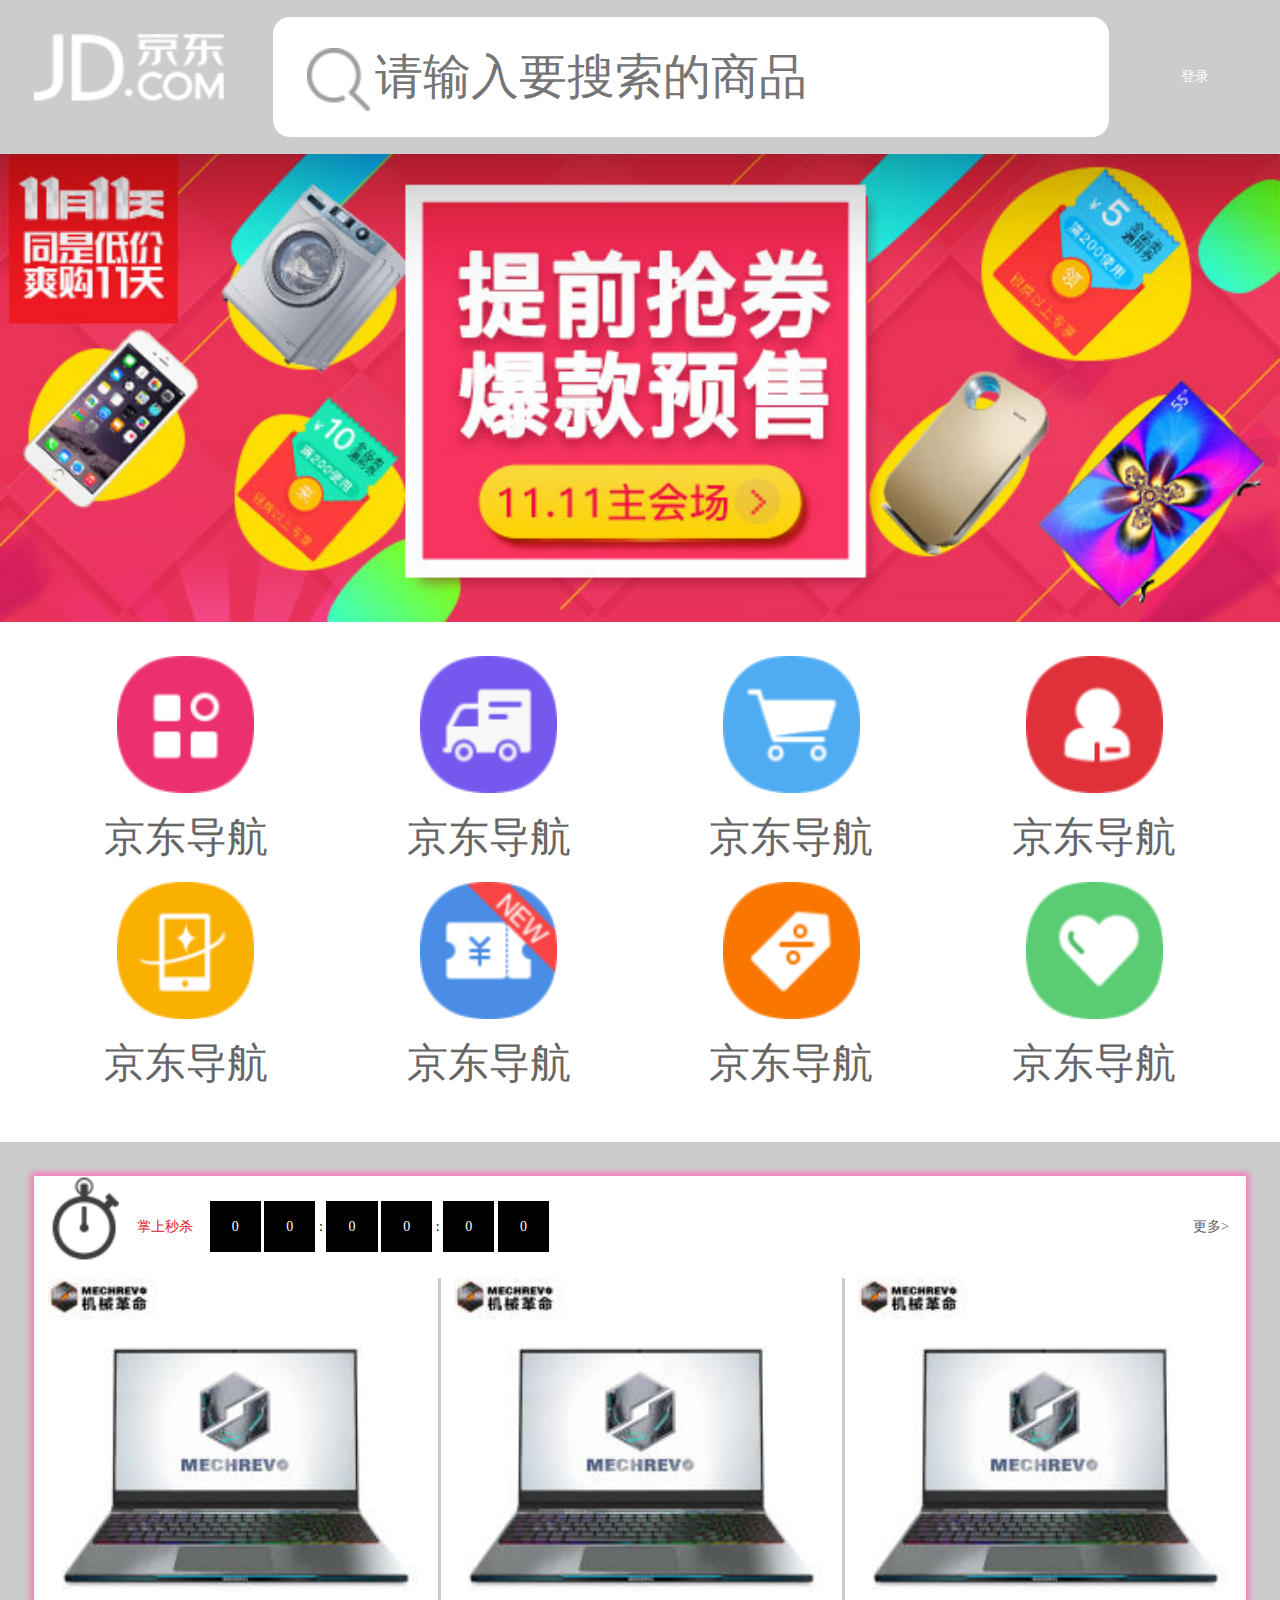
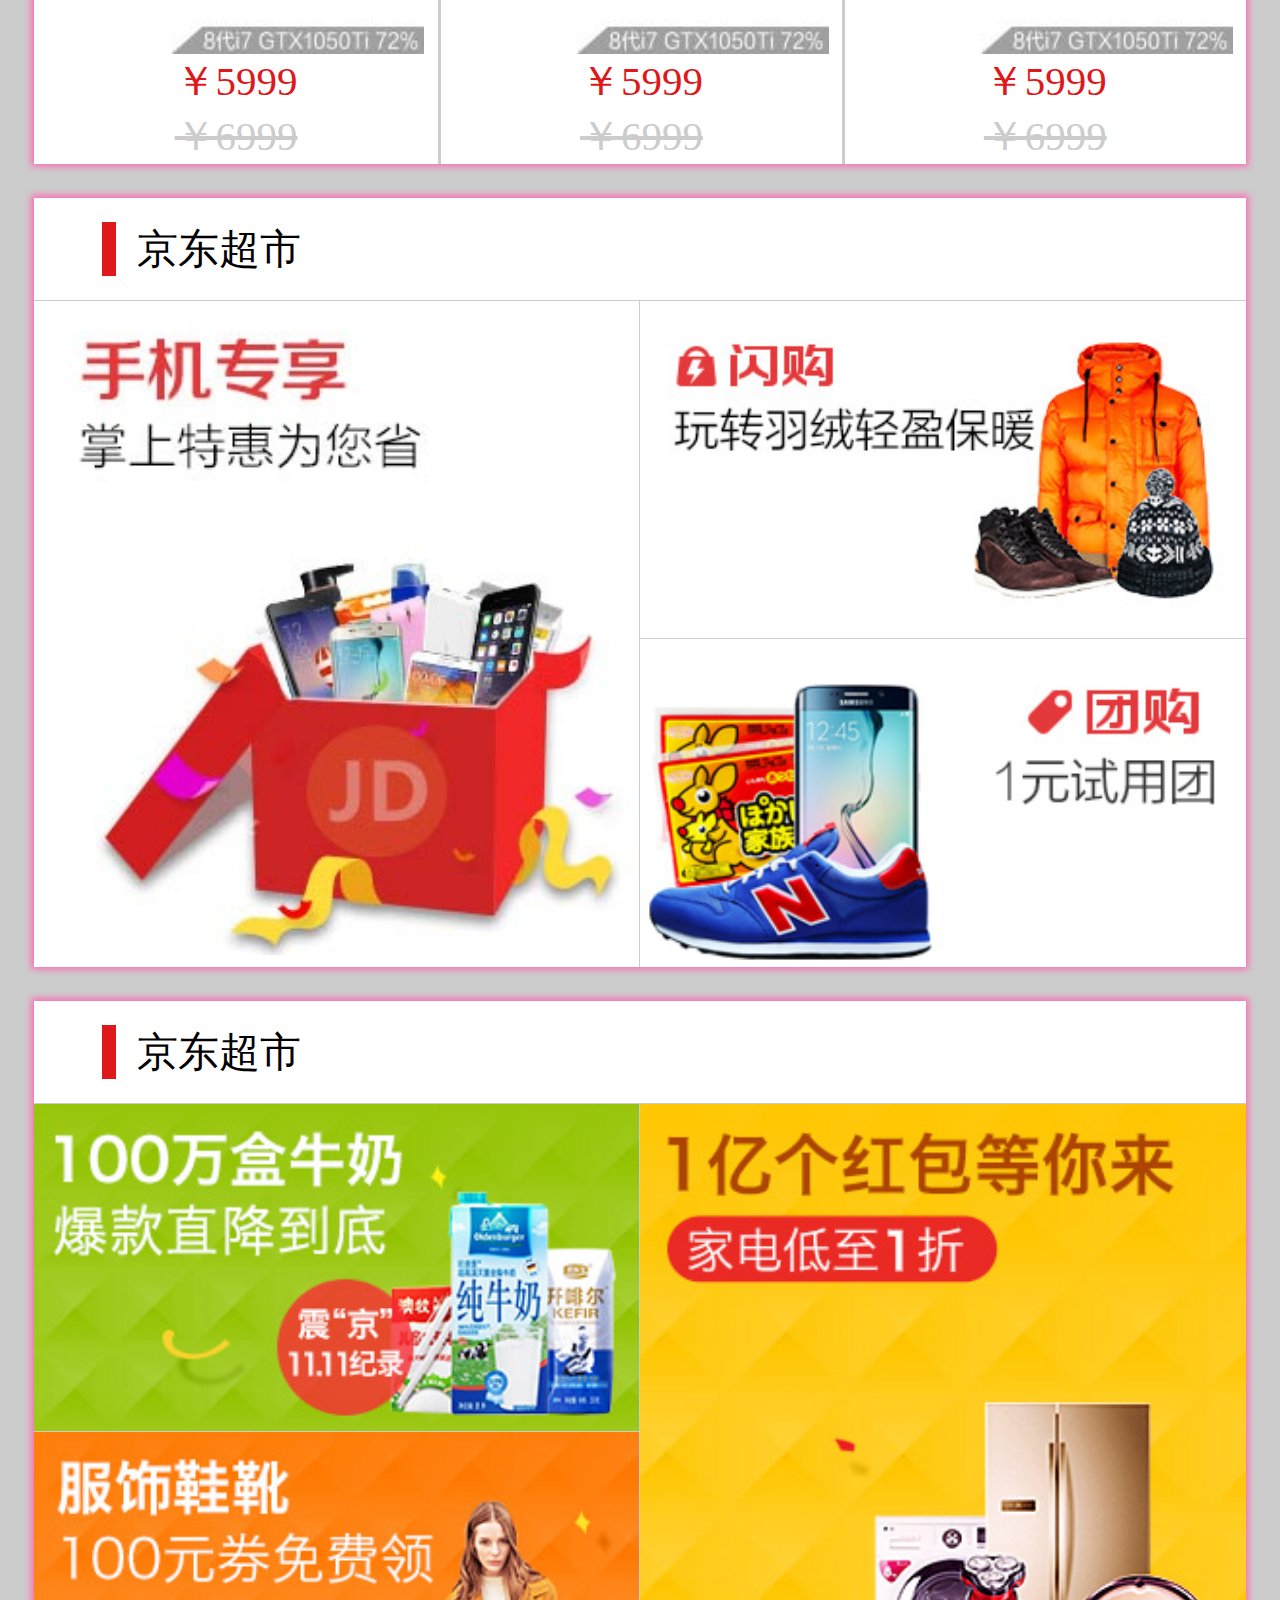
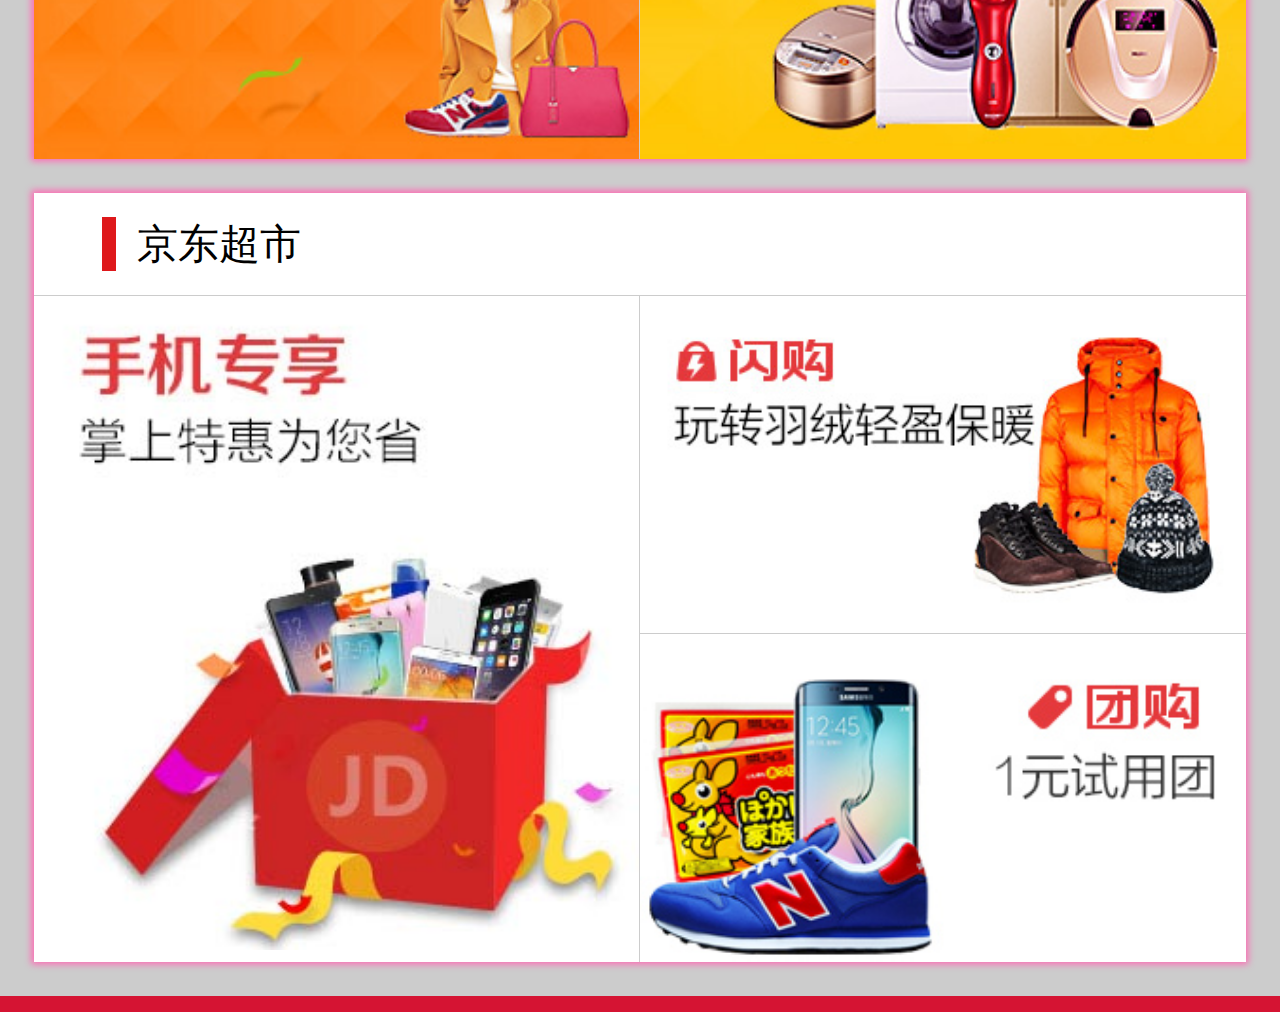
==== index.html @ 314e4944 "jd第一次提交1.0版本" ====
<!DOCTYPE html>
<html lang="en">

<head>
    <meta charset="UTF-8">
    <meta name="viewport" content="width=device-width, user-scalable=no, initial-scale=1.0, maximum-scale=1.0, minimum-scale=1.0">
    <!-- 设置IE的兼容模式 为了让IE浏览器 使用最新的渲染引擎去渲染页面 edge表示最新IE -->
    <meta http-equiv="X-UA-Compatible" content="ie=edge">
    <title>jd移动端主页</title>
    <!-- 引入一个站点图标 rel设置icon表示引入的图标rel="icon" -->
    <link rel="icon" href="https://m.jd.com/favicon.ico">

    <link rel="stylesheet/less" href="./less/index.css">
    <script src="lib/less/less.js"></script>

</head>

<body>
    <!-- 头部 -->
    <header id="header">

        <a href="#" class="icon-logo"></a>
        <form action="#">
            <i class="icon-search"></i>
            <input type="search" placeholder="请输入要搜索的商品">
        </form>
        <a href="#" class="login">登录</a>

    </header>
    <!-- 轮播图 -->
    <section id="slide">
        <img src="./images/l1.jpg" alt="">
    </section>
    <!-- 导航栏 -->
    <nav id="nav">
        <ul>
            <li>
                <a href="#">
                    <img src="images/nav0.png" alt="">
                    <p>京东导航</p>
                </a>
            </li>
            <li>
                <a href="#">
                    <img src="images/nav1.png" alt="">
                    <p>京东导航</p>
                </a>
            </li>
            <li>
                <a href="#">
                    <img src="images/nav2.png" alt="">
                    <p>京东导航</p>
                </a>
            </li>
            <li>
                <a href="#">
                    <img src="images/nav3.png" alt="">
                    <p>京东导航</p>
                </a>
            </li>
            <li>
                <a href="#">
                    <img src="images/nav4.png" alt="">
                    <p>京东导航</p>
                </a>
            </li>
            <li>
                <a href="#">
                    <img src="images/nav5.png" alt="">
                    <p>京东导航</p>
                </a>
            </li>
            <li>
                <a href="#">
                    <img src="images/nav6.png" alt="">
                    <p>京东导航</p>
                </a>
            </li>
            <li>
                <a href="#">
                    <img src="images/nav7.png" alt="">
                    <p>京东导航</p>
                </a>
            </li>

        </ul>
    </nav>
    <!-- 主体部分 -->
    <main id="main">
        <div class="seckill">
            <div class="title">
                <div class="left">
                    <img class="seckill-icon" src="./images/seckill-icon.png" alt="">
                    <span class="seckill-name">掌上秒杀</span>
                    <div class="seckill-downtime">
                        <span>0</span>
                        <span>0</span>
                        <span>:</span>
                        <span>0</span>
                        <span>0</span>
                        <span>:</span>
                        <span>0</span>
                        <span>0</span>
                    </div>
                </div>
                <div class="right">
                    <a href="#" class="more">更多></a>
                </div>
            </div>
            <div class="content">
                <ul>
                    <li>
                        <a href="#">
                            <img src="images/seckill-img.jpg" alt="">
                            <span>￥5999</span>
                            <del>￥6999</del>
                        </a>
                    </li>
                    <li><a href="#">
                            <img src="images/seckill-img.jpg" alt="">
                            <span>￥5999</span>
                            <del>￥6999</del>
                        </a>
                    </li>
                    <li><a href="#">
                            <img src="images/seckill-img.jpg" alt="">
                            <span>￥5999</span>
                            <del>￥6999</del>
                        </a>
                    </li>
                </ul>
            </div>



        </div>
        <div class="jd-market">
            <div class="title bb">
                <h4>京东超市</h4>
            </div>
            <div class="content">
                <div class="left br">
                    <a href="#">
                        <img src="images/cp1.jpg" alt="">
                    </a>
                </div>
                <div class="right ">
                    <a href="#" class="bb"><img src="images/cp2.jpg" alt=""></a>
                    <a href="#" class=""><img src="images/cp3.jpg" alt=""></a>
                </div>
            </div>
        </div>
        <!-- jd超市 -->
        <div class="jd-market">
            <div class="title bb">
                <h4>京东超市</h4>
            </div>
            <div class="content">
                <div class="left br">
                    <a href="#" class="bb"><img src="images/cp5.jpg" alt=""></a>
                    <a href="#" class=""><img src="images/cp6.jpg" alt=""></a>
                </div>
                <div class="right">
                    <a href="#">
                        <img src="images/cp4.jpg" alt="">
                    </a>
                </div>
            </div>
        </div>
        <!-- jd超市 -->
        <div class="jd-market">
            <div class="title bb">
                <h4>京东超市</h4>
            </div>
            <div class="content">
                <div class="left br">
                    <a href="#">
                        <img src="images/cp1.jpg" alt="">
                    </a>
                </div>
                <div class="right ">
                    <a href="#" class="bb"><img src="images/cp2.jpg" alt=""></a>
                    <a href="#" class=""><img src="images/cp3.jpg" alt=""></a>
                </div>
            </div>
        </div>

    </main>
    <!-- 底部 -->
    <footer id="footer">
            <ul>
                    <li><a href="#"><img src="https://img11.360buyimg.com/jdphoto/s130x100_jfs/t1/15888/21/4695/6682/5c343890Ebdad5bec/c210d1fd6b8fd543.png"
                                alt=""></a></li>
                    <li><a href="#"><img src="https://img11.360buyimg.com/jdphoto/s130x100_jfs/t1/19038/14/4713/6240/5c343890E05ff0185/ae57727a11651513.png"
                                alt=""></a></li>
                    <li><a href="#"><img src="https://img11.360buyimg.com/jdphoto/s130x100_jfs/t1/11507/16/5448/4344/5c344619Edd463bcd/f7b2cfd12d1ec9e9.png"
                                alt=""></a></li>
                    <li><a href="#"><img src="https://img11.360buyimg.com/jdphoto/s130x100_jfs/t1/22665/21/4667/6439/5c344234Eb4b329d2/184f096006be7992.png"
                                alt=""></a></li>
                    <li><a href="#"><img src="https://img11.360buyimg.com/jdphoto/s130x100_jfs/t1/10634/40/8254/6579/5c344238Ea8c7cb4e/4417b2ce8351d889.png"
                                alt=""></a></li>
                </ul>
    </footer>

</body>

</html>
---- less/index.css ----
/* 在index.less文件夹里面引入公共的base.less文件 */
/* 给所有标签都去除默认样式 */
html {
  /* 设置根元素大小为 26.6667vw 根元素在 375屏幕 1rem == 100px  只要把页面所有px单位缩小100倍 就是rem值 */
  font-size: 26.6667vw;
}
* {
  margin: 0;
  padding: 0;
  /* 移动端不允许网页出现横向滚动条 */
  /* 而且页面都是全屏盛满 宽度通常100% */
  /* 让盒模型的计算方式 固定为 设置 width 和 height 
    如果 padding border 会把content内容挤小 */
  /* 因为所有都要设置这个属性 放到*号里面 */
  box-sizing: border-box;
  /* 移动端一些能按住的元素会有一个高亮背景色 */
  -webkit-tap-highlight-color: transparent;
}
/* 给body设置默认字体样式 */
body {
  font-family: '微软雅黑';
  /* 移动端默认字体一般是14px */
  font-size: 14px;
}
li {
  list-style: none;
}
a {
  color: #666;
  text-decoration: none;
}
img {
  /* 解决图片的3px间隙问题 */
  vertical-align: middle;
}
input {
  border: 0;
  /* 去掉内边框 */
  outline: 0;
}
/* 定义一些重复边框类名 */
.bt {
  border-top: 1px solid #ccc;
}
.bb {
  border-bottom: 1px solid #ccc;
}
.bl {
  border-left: 1px solid #ccc;
}
.br {
  border-right: 1px solid #ccc;
}
#header {
  position: absolute;
  width: 100%;
  display: flex;
  background-color: #ccc;
}
#header > .icon-logo {
  width: 0.8rem;
  height: 0.45rem;
  padding: 0.1rem;
  background: url('../images/sprites.png');
  background-position: 0 -1.1rem;
  background-size: 2rem 2rem;
  background-origin: content-box;
  background-clip: content-box;
}
#header > form {
  flex: 1;
  position: relative;
  padding-top: 0.05rem;
}
#header > form .icon-search {
  background: url('../images/sprites.png');
  background-position: -0.6rem -1.1rem;
  background-size: 2rem 2rem;
  position: absolute;
  left: 0.1rem;
  top: 0.14rem;
  width: 0.2rem;
  height: 0.2rem;
}
#header > form input {
  border-radius: 17px;
  width: 100%;
  height: 0.35rem;
  padding-left: 0.3rem;
  font-size: .14rem;
}
#header .login {
  line-height: 0.45rem;
  color: #fff;
  text-align: center;
  width: 0.5rem;
}
#slide img {
  width: 100%;
}
#nav {
  padding: 0.1rem;
}
#nav ul {
  display: flex;
  flex-wrap: wrap;
}
#nav ul li {
  width: 25%;
}
#nav ul li a {
  display: block;
  text-align: center;
}
#nav ul li a img {
  width: 0.4rem;
  height: 0.4rem;
}
#nav ul li a p {
  font-size: .12rem;
  margin: 0.05rem 0;
}
#main {
  padding: 0.1rem;
  background-color: #ccc;
}
#main .seckill {
  background-color: #fff;
  box-shadow: 0 0 0.02rem 0.01rem hotpink;
}
#main .seckill .title {
  display: flex;
  justify-content: space-between;
  line-height: 0.3rem;
}
#main .seckill .title .left {
  display: flex;
}
#main .seckill .title .left .seckill-icon {
  width: 0.2rem;
  height: 0.25rem;
  margin-left: 0.05rem;
}
#main .seckill .title .left .seckill-name {
  color: #de181b;
  margin-left: 0.05rem;
}
#main .seckill .title .left .seckill-downtime {
  margin-left: 0.05rem;
}
#main .seckill .title .left .seckill-downtime span:not(:nth-child(3n)) {
  background-color: #000;
  display: inline-block;
  width: 0.15rem;
  line-height: 0.15rem;
  color: #fff;
  text-align: center;
}
#main .seckill .title .right .more {
  margin-right: 0.05rem;
}
#main .seckill .content ul {
  display: flex;
}
#main .seckill .content ul li {
  width: 33.33%;
  /* 相邻后面所有兄弟选择器 */
}
#main .seckill .content ul li a {
  display: block;
  text-align: center;
}
#main .seckill .content ul li a img {
  width: 1.1rem;
}
#main .seckill .content ul li a span {
  display: block;
  font-size: 0.12rem;
  color: #de181b;
}
#main .seckill .content ul li a del {
  display: block;
  color: #ccc;
  font-size: 0.12rem;
}
#main .seckill .content ul li ~ li {
  border-left: 0.01rem solid #ccc;
}
#main .jd-market {
  background-color: #fff;
  box-shadow: 0px 0px 0.02rem 0.01rem hotpink;
  margin-top: 0.1rem;
}
#main .jd-market .title {
  line-height: 0.3rem;
}
#main .jd-market .title h4 {
  padding-left: 0.3rem;
  position: relative;
  font-weight: normal;
  font-size: 0.12rem;
}
#main .jd-market .title h4::before {
  content: '';
  background-color: #de181b;
  width: 0.04rem;
  height: 0.16rem;
  position: absolute;
  left: 0.2rem;
  top: 0.07rem;
}
#main .jd-market .content {
  display: flex;
}
#main .jd-market .content .left {
  width: 50%;
}
#main .jd-market .content .left a {
  display: block;
}
#main .jd-market .content .left a img {
  width: 100%;
}
#main .jd-market .content .right {
  width: 50%;
}
#main .jd-market .content .right a {
  display: block;
}
#main .jd-market .content .right a img {
  width: 100%;
}
footer {
  position: flex;
  bottom: 0;
  /* 设置宽度不然没有宽度 */
  width: 100%;
  background-color: #d51433;
}
footer ul {
  display: flex;
}
footer ul li {
  width: 20%;
}
footer ul li a {
  display: block;
}
footer ul li a img {
  width: 0.65rem;
}
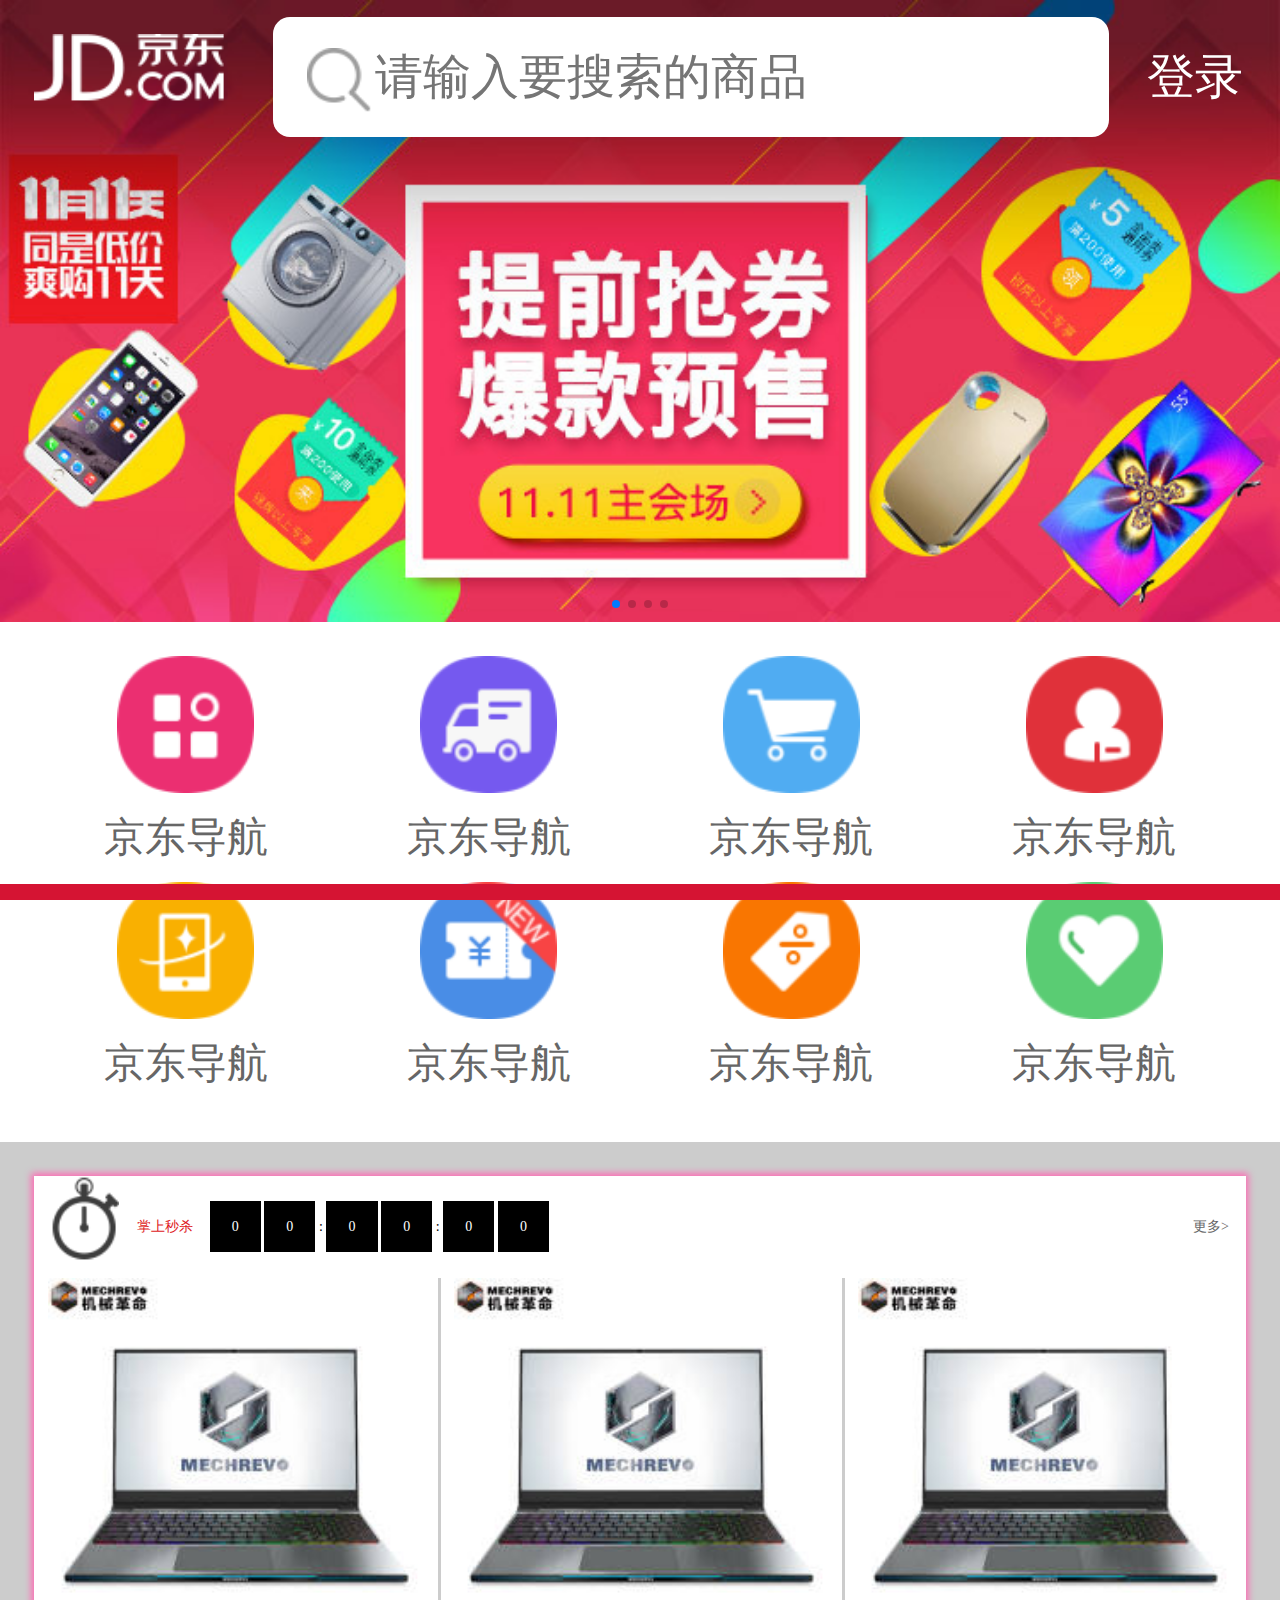
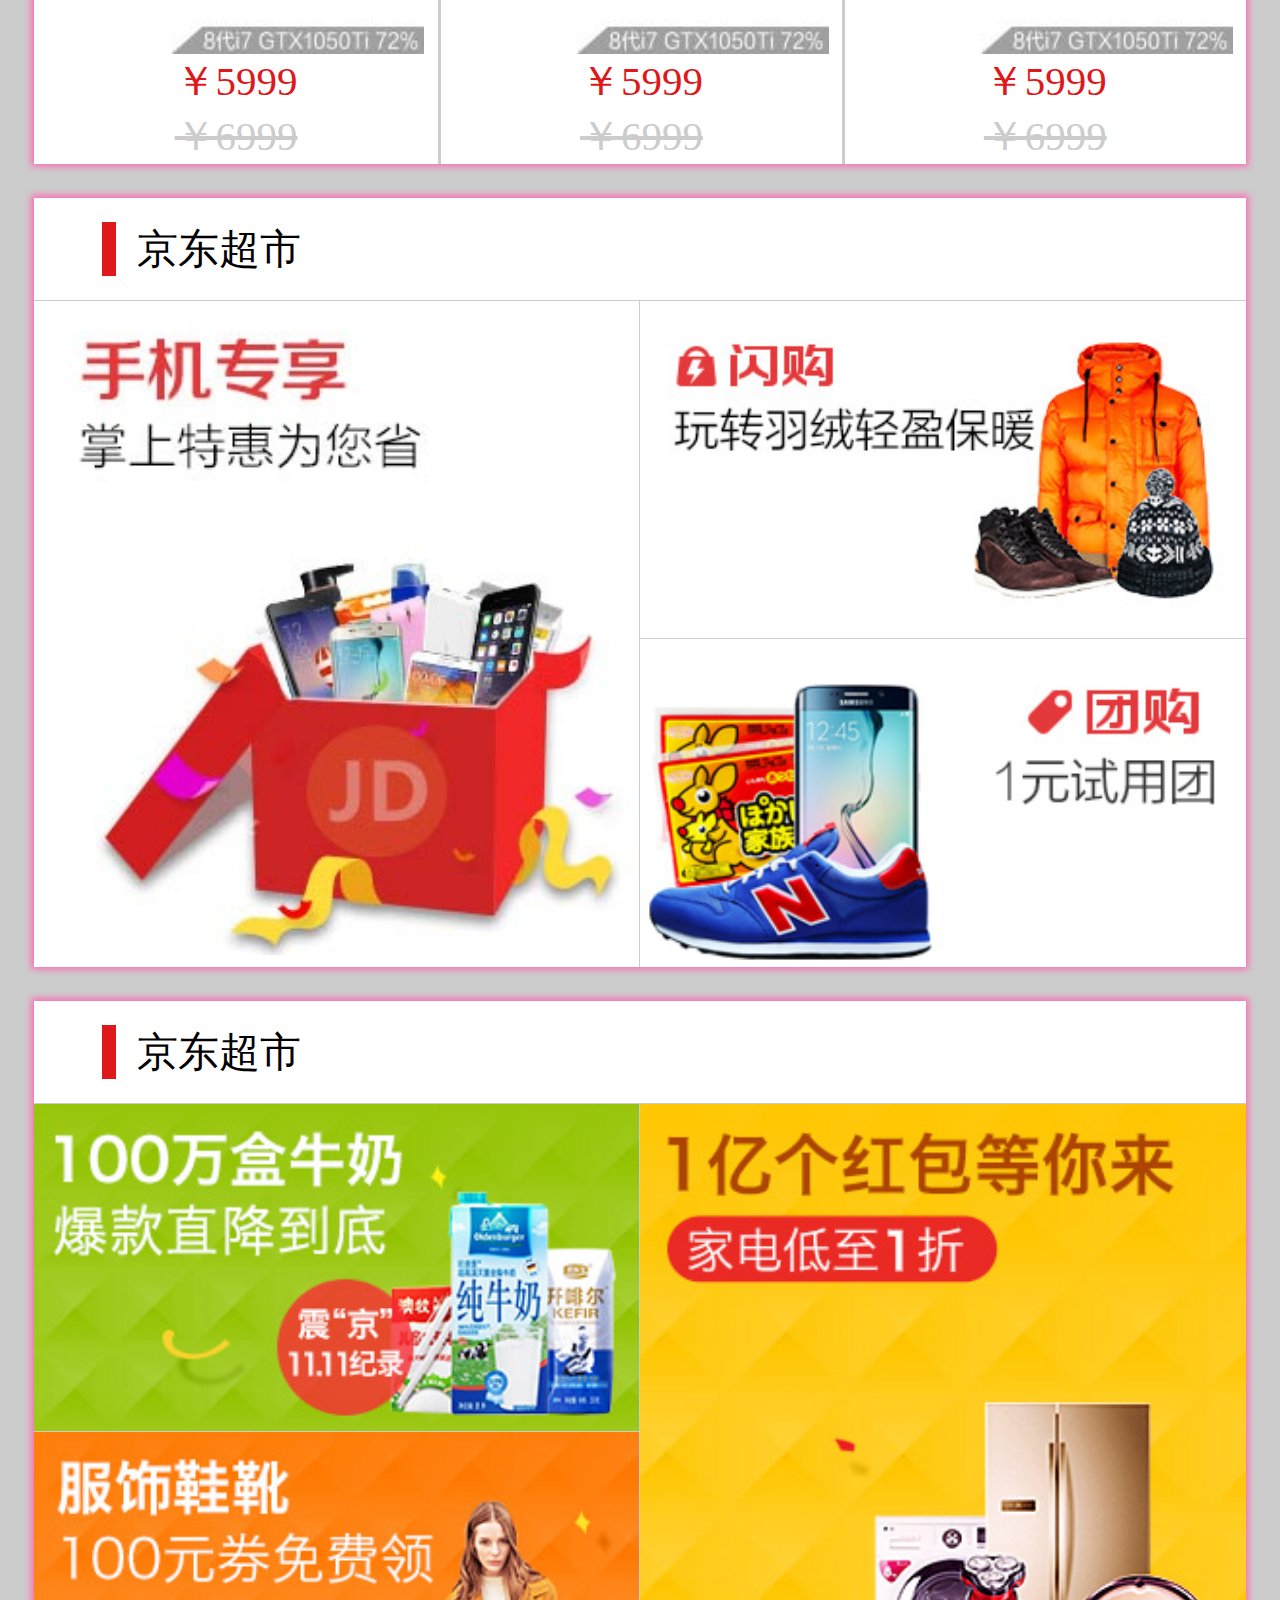
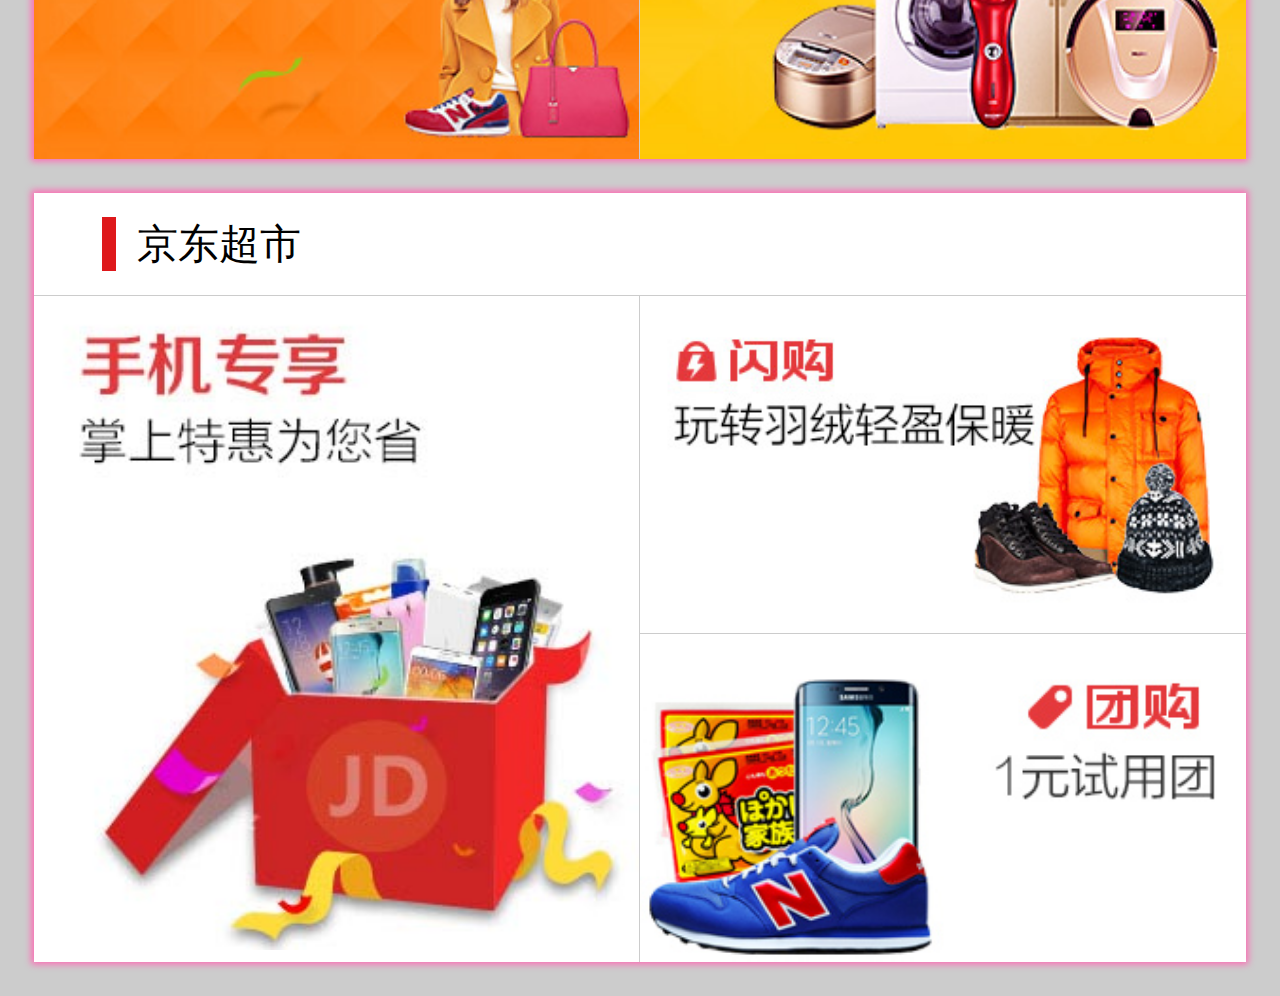
==== commit de7381f9: "jd第二次提交2.0" ====
--- a/index.html
+++ b/index.html
@@ -9,9 +9,10 @@
     <title>jd移动端主页</title>
     <!-- 引入一个站点图标 rel设置icon表示引入的图标rel="icon" -->
     <link rel="icon" href="https://m.jd.com/favicon.ico">
-
+    <link rel="stylesheet" href="./lib/swiper/css/swiper.min.css">
     <link rel="stylesheet/less" href="./less/index.css">
     <script src="lib/less/less.js"></script>
+   
 
 </head>
 
@@ -29,7 +30,32 @@
     </header>
     <!-- 轮播图 -->
     <section id="slide">
-        <img src="./images/l1.jpg" alt="">
+        <div class="swiper-container">
+            <div class="swiper-wrapper">
+                <div class="swiper-slide">
+                    <a href="#">
+                        <img src="./images/l1.jpg" alt="">
+                    </a>
+                </div>
+                <div class="swiper-slide">
+                    <a href="#">
+                        <img src="./images/l2.jpg" alt="">
+                    </a>
+                </div>
+                <div class="swiper-slide">
+                    <a href="#">
+                        <img src="./images/l3.jpg" alt="">
+                    </a>
+                </div>
+                <div class="swiper-slide">
+                    <a href="#">
+                        <img src="./images/l4.jpg" alt="">
+                    </a>
+                </div>
+            </div>
+            <!-- 如果需要分页器 -->
+            <div class="swiper-pagination"></div>
+        </div>
     </section>
     <!-- 导航栏 -->
     <nav id="nav">
@@ -189,9 +215,9 @@
     <!-- 底部 -->
     <footer id="footer">
             <ul>
-                    <li><a href="#"><img src="https://img11.360buyimg.com/jdphoto/s130x100_jfs/t1/15888/21/4695/6682/5c343890Ebdad5bec/c210d1fd6b8fd543.png"
-                                alt=""></a></li>
-                    <li><a href="#"><img src="https://img11.360buyimg.com/jdphoto/s130x100_jfs/t1/19038/14/4713/6240/5c343890E05ff0185/ae57727a11651513.png"
+                    <li><a href="./index.html"><img src="https://img11.360buyimg.com/jdphoto/s130x100_jfs/t1/15888/21/4695/6682/5c343890Ebdad5bec/c210d1fd6b8fd543.png"
+                                alt=""></a></li>
+                    <li><a href="./category.html"><img src="https://img11.360buyimg.com/jdphoto/s130x100_jfs/t1/19038/14/4713/6240/5c343890E05ff0185/ae57727a11651513.png"
                                 alt=""></a></li>
                     <li><a href="#"><img src="https://img11.360buyimg.com/jdphoto/s130x100_jfs/t1/11507/16/5448/4344/5c344619Edd463bcd/f7b2cfd12d1ec9e9.png"
                                 alt=""></a></li>
@@ -204,4 +230,6 @@
 
 </body>
 
-</html>+</html>
+<script src="./my_js/jd_index.js"></script>
+<script src="./lib/swiper/js/swiper.min.js"></script>--- a/less/index.css
+++ b/less/index.css
@@ -52,10 +52,11 @@
   border-right: 1px solid #ccc;
 }
 #header {
-  position: absolute;
-  width: 100%;
-  display: flex;
-  background-color: #ccc;
+  position: fixed;
+  z-index: 99;
+  width: 100%;
+  display: flex;
+  opacity: 1;
 }
 #header > .icon-logo {
   width: 0.8rem;
@@ -94,6 +95,7 @@
   color: #fff;
   text-align: center;
   width: 0.5rem;
+  font-size: .14rem;
 }
 #slide img {
   width: 100%;
@@ -231,7 +233,7 @@
   width: 100%;
 }
 footer {
-  position: flex;
+  position: fixed;
   bottom: 0;
   /* 设置宽度不然没有宽度 */
   width: 100%;
